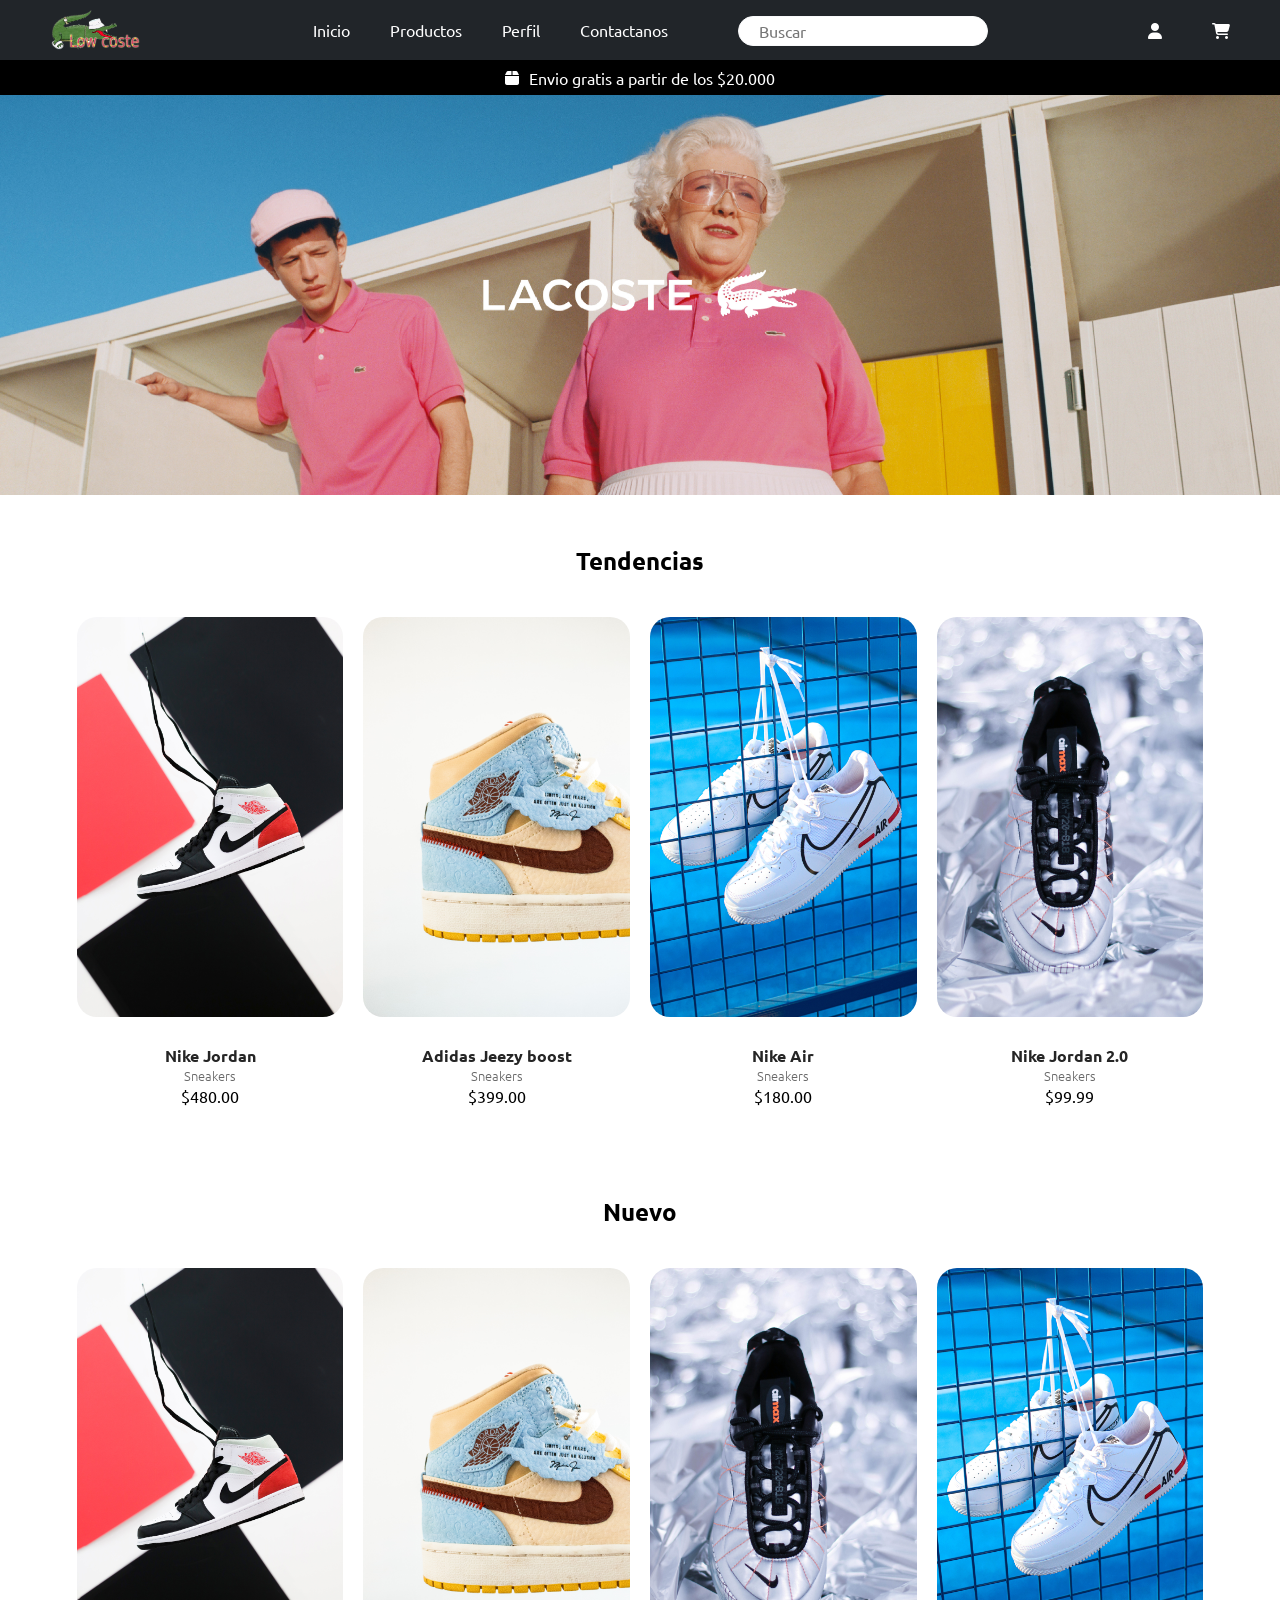
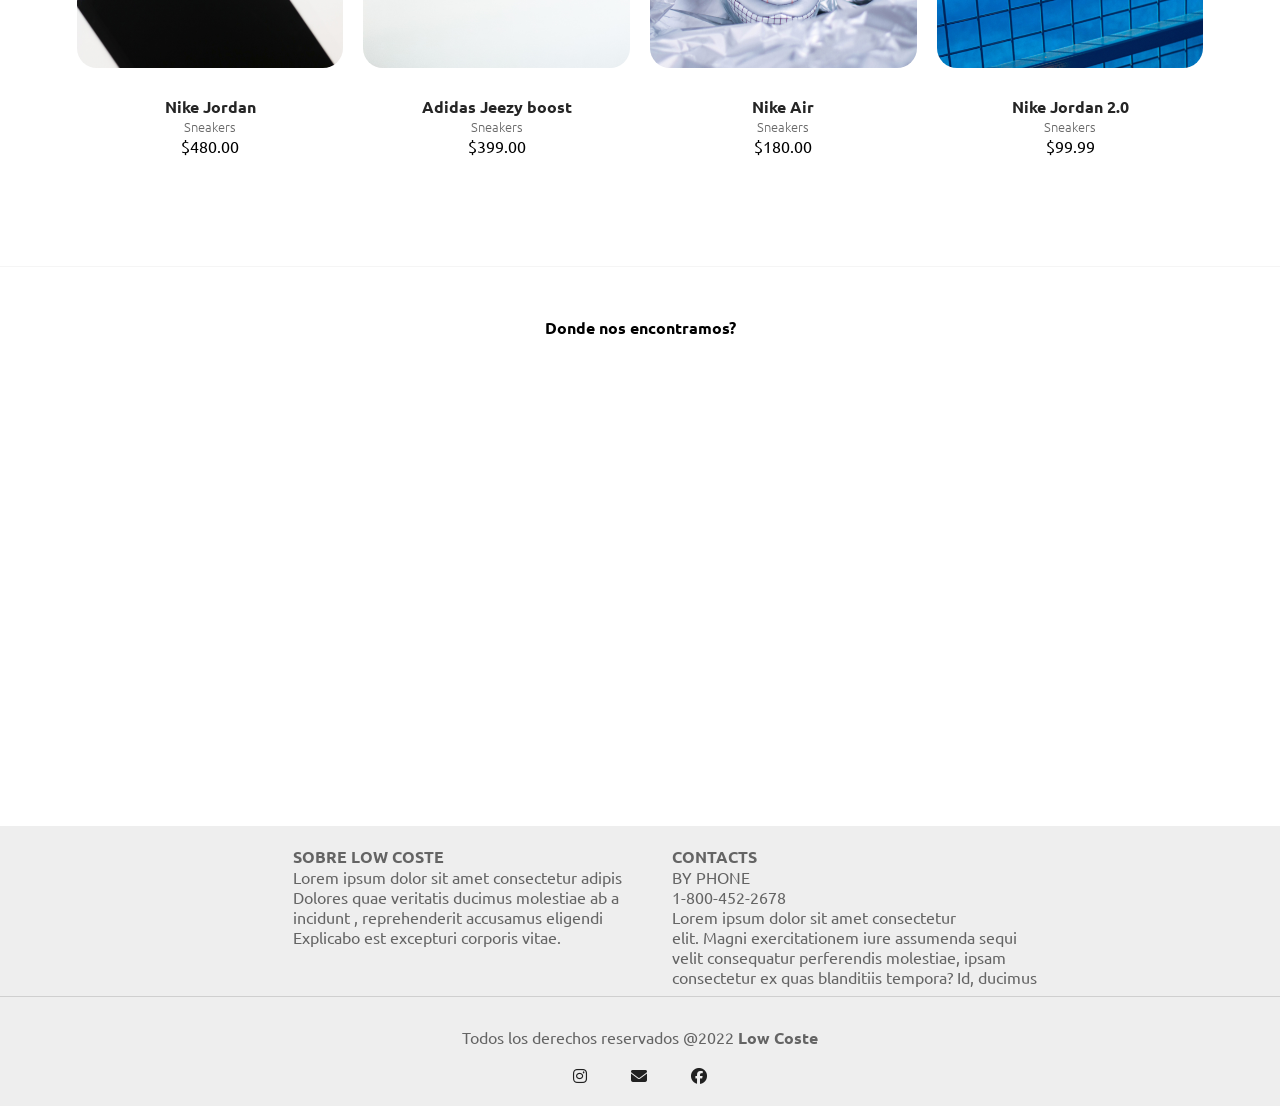
==== index.html @ 3deab5b8 "first commit" ====
<!DOCTYPE html>
<html lang="en">
<head>
    <meta charset="UTF-8">
    <meta http-equiv="X-UA-Compatible" content="IE=edge">
    <meta name="viewport" content="width=device-width, initial-scale=1.0">
	<link rel="shortcut icon" href="./assets/images/lowcosteicono.png" type="image/x-icon">
    <link rel="stylesheet" href="https://cdnjs.cloudflare.com/ajax/libs/font-awesome/6.2.1/css/all.min.css">
    <link rel="preconnect" href="https://fonts.googleapis.com"><link rel="preconnect" href="https://fonts.gstatic.com" crossorigin>
    <link href="https://fonts.googleapis.com/css2?family=Ubuntu:wght@300;400;700&display=swap" rel="stylesheet">
    <link rel="stylesheet" href="./css/style.css">
    <title>Low Coste</title>
</head>
<body>
    <header>
        <nav>
            <input type="checkbox" id="check">
            <label for="check" class="checkbtn">
                <i class="fas fa-bars"></i>
            </label>
            <a href="#" class="enlace">
                <img src="./assets/images/LowCoste.png" class="logo" alt="logo">
            </a>
            <ul class="ul-nav">
                <li><a href="./index.html">Inicio</a></li>
                <li><a href="./pages/productos.html">Productos</a></li>
                <li><a href="./pages/perfil.html">Perfil</a></li>
                <li><a href="./pages/contactanos.html">Contactanos</a></li>
                <li class="carrito"><a href="./pages/carrito.html">Carrito</a></li>
                <li class="li-buscador-nav">
                    <label for="Buscar" class="buscar2">
                        <input type="text" placeholder="Buscar" required>
                    </label> 
                </li>
            </ul> 
            <ul ul-buscador>
                <li class="li-buscador">
                    <label for="Buscar" class="buscar">
                    <input type="text" placeholder="Buscar" required>
                </label> 
                </li>
            </ul>
            <div class="items">
                <a href="../pages/perfil.html"><i class="fa-solid fa-user"></i></a>
                <a href="../pages/carrito.html"><i class="fa-solid fa-cart-shopping"></i></a>
            </div>
        </nav>
    </header>
    <div class="promocion">
        <i class="fa-sharp fa-solid fa-box"></i>
        Envio gratis a partir de los $20.000
    </div>
    <div class="anuncio"></div>

	<!-- TENDENCIAS -->
    <section class="container-related-products">
		<h2>Tendencias</h2>
		<div class="card-list-products">
			<div class="card">
				<div class="card-img">
					<img src="./assets/images/j1.jpg" alt="producto-1">
				</div>
				<div class="info-card">
					<div class="text-product">
						<h3>Nike Jordan</h3>
						<p class="category">
							Sneakers
						</p>
					</div>
					<div class="price">$480.00</div>
				</div>
			</div>
			<div class="card">
				<div class="card-img">
					<img src="./assets/images/j3.jpg" alt="producto-2">
				</div>
				<div class="info-card">
					<div class="text-product">
						<h3>Adidas Jeezy boost</h3>
						<p class="category">
							Sneakers
						</p>
					</div>
					<div class="price">$399.00</div>
				</div>
			</div>
			<div class="card">
				<div class="card-img">
					<img src="./assets/images/aaa.jpg" alt="producto-3">
				</div>
				<div class="info-card">
					<div class="text-product">
						<h3>Nike Air</h3>
						<p class="category">
							Sneakers
						</p>
					</div>
					<div class="price">$180.00</div>
				</div>
			</div>
			<div class="card">
				<div class="card-img">
					<img src="./assets/images/a.jpg" alt="producto-4">
				</div>
				<div class="info-card">
					<div class="text-product">
						<h3>Nike Jordan 2.0</h3>
						<p class="category">
							Sneakers
						</p>
					</div>
					<div class="price">$99.99</div>
				</div>
			</div>
		</div>
	</section>
		</div>
	<section class="container-related-products">
		<h2>Nuevo</h2>
		<div class="card-list-products">
			<div class="card">
				<div class="card-img">
					<img src="./assets/images/j1.jpg" alt="producto-1">
				</div>
				<div class="info-card">
					<div class="text-product">
						<h3>Nike Jordan</h3>
						<p class="category">
							Sneakers
						</p>
					</div>
					<div class="price">$480.00</div>
				</div>
			</div>
			<div class="card">
				<div class="card-img">
					<img src="./assets/images/j3.jpg" alt="producto-2">
				</div>
				<div class="info-card">
					<div class="text-product">
						<h3>Adidas Jeezy boost</h3>
						<p class="category">
							Sneakers
						</p>
					</div>
					<div class="price">$399.00</div>
				</div>
			</div>
			<div class="card">
				<div class="card-img">
					<img src="./assets/images/a.jpg" alt="producto-3">
				</div>
				<div class="info-card">
					<div class="text-product">
						<h3>Nike Air</h3>
						<p class="category">
							Sneakers
						</p>
					</div>
					<div class="price">$180.00</div>
				</div>
			</div>
			<div class="card">
				<div class="card-img">
					<img src="./assets/images/aaa.jpg" alt="producto-4">
				</div>
				<div class="info-card">
					<div class="text-product">
						<h3>Nike Jordan 2.0</h3>
						<p class="category">
							Sneakers
						</p>
					</div>
					<div class="price">$99.99</div>
				</div>
			</div>
		</div>
	</section>

    <div align = "center" class="maps">
		<h4>Donde nos encontramos?</h4>
		<iframe src="https://www.google.com/maps/embed?pb=!1m18!1m12!1m3!1d449.4825758184048!2d-73.9990399514103!3d40.723601252837916!2m3!1f0!2f0!3f0!3m2!
		1i1024!2i768!4f13.1!3m3!1m2!1s0x89c2598ec4fef01d%3A0xa60306e0ee97de5b!2sLacoste!5e0!3m2!1ses!2sar!4v1669744217384!5m2!1ses!2sar" 
		width="600" height="450" style="border:0;" allowfullscreen="" loading="lazy" referrerpolicy="no-referrer-when-downgrade" class="mapa"></iframe>
	</div>
   
    <footer>   
        <div class="container-footer"></div>
        <div class="about">
            <p>
                <b>SOBRE LOW COSTE</b><br>
                Lorem ipsum dolor sit amet consectetur adipis <br>
                Dolores quae veritatis ducimus molestiae ab a <br>
                incidunt , reprehenderit accusamus eligendi   <br> 
                Explicabo est excepturi corporis vitae. 
            </p>
        </div>

        <div class="contact">
            <b>CONTACTS</b>
            <p>
                BY PHONE <br>
                1-800-452-2678 <br>
                Lorem ipsum dolor sit amet consectetur              <br>
                elit. Magni exercitationem iure assumenda sequi     <br>
                velit consequatur perferendis molestiae, ipsam      <br>
                consectetur ex quas blanditiis tempora? Id, ducimus <br>                  
            </p>
        </div>
        </div>
    </footer>
    <div class="footer-icons">
        <p>Todos los derechos reservados @2022 <b>Low Coste</b></p>
        <a href="https://www.instagram.com/lacoste/" target="_blank"><i class="fa-brands fa-instagram"></i></a>
        <a href="https://www.google.com/intl/es-419/gmail/about/" target="_blank"><i class="fa-solid fa-envelope"></i></a>
        <a href="https://es-la.facebook.com/" target="_blank"><i class="fa-brands fa-facebook"></i></a>
    </div> 
    
</body>
</html>
---- css/style.css ----
*{
    margin: 0;
    padding: 0;
    text-decoration: none;
    list-style: none;
    box-sizing: border-box;
    font-family: 'Ubuntu', sans-serif;;
}

/*HEADER*/

nav{
    background-color: #212529;
    height: 60px;
    width: 100%;
}

.enlace{
    position: absolute;
    padding: 10px 50px;
}

.logo{
    height: 40px;
}

nav .ul-nav{
    display: flex;
    justify-content: center;
    line-height: 60px;
}

nav ul li a{
    color: #fff;
    padding: 0px 60px;
}

.checkbtn{
    font-size: 30px;
    color: #fff;
    float: right;
    line-height: 80px;
    cursor: pointer;
    display: none;
}

.carrito{
    display: none;
}

.li-buscador{
    background-color: #212529;
    display: flex;
    justify-content: center;
}

.buscar{
    display: none;
    position: relative;
    justify-content: center;

}
.buscar input{
	width: 250px;
	height: 30px;
	padding: 0 20px;
	font-size: 1rem;
	outline: none;
	border: 1px solid #f8f9fa;	
	border-radius: 30px;
}

.buscar2{
    display: flex;
    justify-content: center;
    padding: 6px 0 0 50px;
	line-height: 25px 
}
.buscar2 input{
    margin-top: 10px;
	width: 250px;
	height: 30px;
	padding: 0 20px;
	font-size: 1rem;
	outline: none;
	border: 1px solid #f8f9fa;	
	border-radius: 30px;
}

.items{
    display: flex;
    position: absolute;
	padding-right: 50px;
    top: 20px;
    right: 0;
}

.items a{
    padding-left: 50px;
    color: #fff;
}

#check{
    display: none;
}

/*HEADER*/

/*ANUNCIOS*/

.promocion{
    height: 35px;
    width: 100%;
    background-color: #000;
    color: #fff;
    display: flex;
    justify-content: center;
    align-items: center;
}

.promocion i{
    padding-right: 10px;
}

.anuncio{
    background-image: url(../assets/images/lacoste1.jpg);
    height: calc(50vh - 50px);
    background-size: cover;
    background-position: center center;

}

/*ANUNCIOS*/

/*TENDENCIAS-NUEVO*/

.container-related-products h2{
	text-align: center;
	margin-bottom: 30px;
	padding-top: 50px;
 }

 .card-list-products{
	display: flex;
    flex-wrap: wrap;
    justify-content: center;
 }

 .card-img{
	margin-bottom: 15px;
	padding: 10px;
 }

 .card-img img{
	height: 400px;
    /* width: 250px; */
	object-fit: cover;
	border-radius: 20px;
 }

 .card-img img:hover{
	transform: scale(1.1);
	transition: 0.2s;
 }

 .text-product{
	color: #252525;
	font-weight: 300;
	line-height: 1.4;
    text-align: center;
 }

 .price{
    text-align: center;
    margin-bottom: 40px;
 }
 
 .text-product h3{
	font-size: 1rem;

 }

 .text-product p{
	color: #666;
	font-size: 13px;
 }
/*TENDENCIAS-NUEVO*/

/*MAPS*/

.maps{
	margin-bottom: 20px;
}

.maps h4{
    border-top: 1px solid whitesmoke;
    padding-top: 50px;
	margin-top: 70px;
	padding-bottom: 15px;
	text-align: center;
}
/*MAPS*/

/*FOOTER*/

footer{
    background-color: #eee;
    height: 170px;
    display: flex;
    justify-content: center;
    padding: 20px 0 10px 50px;
    color: rgb(100, 100, 100);
}
.about{
    padding-right: 50px;
}

.footer-icons{
    height: 110px;
    text-align: center;
    background-color: #eee;
    color: rgb(100, 100, 100);
    border-top: 1px solid rgb(207, 207, 207);
    padding-top: 30px;
    
}

.footer-icons i {
	padding: 20px;
}

.footer-icons a{
	text-decoration: none;
	color: #212121;
}
/*FOOTER*/

/*PRODUCTOS-PAGINA-2*/

.backvideo{
    width: 100%;
    height: calc(50vh - 50px);
    object-fit: cover;
}

/*PRODUCTOS-PAGINA-2*/

/*PERFIL-PAGINA-3*/

.container-perfil{
	display: grid;
	height: 100vh;
	width: 100%;
    margin-bottom: 80px;
	justify-items: center;
	padding: 20px 14% 20px 14%;
	grid-template-columns: 1fr 1fr;
	grid-template-rows: 1fr;
	grid-template-areas: 
	"login register";
}

.container-login, .container-register{
	width: 550px;
	height: 400px;
	background-color: #fff;
	padding: 10px;
	border-radius: 3px;
	box-shadow: 0px 1px 10px 2px rgba(0,0,0,0.33);
}

.container-login{
	grid-area: login;
}

.container-register{
	grid-area: register;
}

.account-header{
	color: #00415d;
	margin: 5px 5px 10px 5px;
	padding-bottom: 10px;
	border-bottom: 1px solid #eee;
	text-align: center;
	height: 35px;
}

.account-header h3{
	text-decoration: none;
	color: #666;
	font-weight: bold;
	font-size: 1rem;
}

.login{
	width: 100%;
	height: 60px;
	padding: 10px 10px;
	border-bottom: 1px solid #eee;
	text-align: center;
}

.login a{
	text-decoration: none;
	color: #fff;
	border: 1px solid rgba(0,0,0,0.05);
	padding: 12px;
	border-radius: 2px;
	font-size: 12px;
	text-transform: uppercase;
	margin: 0 10px;
	text-align: center;
}

.login a i{
	width: 20px;
	top: 2px;
}

.login a:first-child{
	background-color: #49639F;
  }
.login a:last-child{
	background-color: #DF4A32;
  }

.account-register, .account-login{
	width: 100%;
	margin-top: 10px;
	text-align: center;

}

.form-group{
	width: 100%;
	margin-bottom: 10px;
}

.form-group input[type="email"],
.form-group input[type="password"]{
  width: 50%;
  height:45px;
  outline: none;
  border: 1px solid #ddd;
  padding: 0 10px;
  border-radius: 2px;
  color: #333;
  font-size:0.8rem;
}

.form-group input:focus{
	border-color: #358efb;
}

.form-group button{
	width: 50%;
	background-color: #1CB94E;
	border: none;
	outline: none;
	color: #fff;
	font-size: 14px;
	font-weight: normal;
	padding: 14px 0;
	border-radius: 2px;
	text-transform: uppercase;
	cursor: pointer;
}

.forgot-password{
	width: 50%;
	text-decoration: underline;
	color: #888;
	font-size: 0.8rem;
}
/*PERFIL-PAGINA-3*/

/*CONTÁCTANOS PAGINA 4*/

.container-contactanos{
	margin: 20px auto;
	height: 500px;
	width: 400px;
	background-color: #fff;
	border-radius: 3px;
	box-shadow: 0px 2px 3px 0px rgba(0,0,0,0.33);
}

.contactanos-header{
	text-align: center;
	color: #363636;
	padding: 10px;
	border-bottom: 1px solid #eee;
	text-align: center;
	font-weight: bold;
	height: 45px;

}

.contactanos-form div{
	width: 100%;
	padding: 10px;
	text-align: center;	
}

.contactanos-form input{
	width: 70%;
	height: 30px;
	outline: none;
	border: 1px solid #ddd;
	padding: 0 10px;
	border-radius: 2px;
	color: #333;
	font-size: 0.8rem;
}

.contactanos-form input:focus{
	border-color: #358efb;
}

.contactanos-form button{
	background-color: #1CB94E;
	width: 60%;
	height: 50px;
	border-radius: 3px;
	border: none;
	color: #fff;
	letter-spacing: 2px;
	font-size: 14px;
	text-transform: uppercase;	
	cursor: pointer;
}

.contactanos-form #mensaje{
	width: 90%;
	height: 180px;
	font-size: 16px;
	padding: 10px;
	outline: none;
	border: 1px solid #333;
	border-radius: 3px;
	resize: none;
}

.contactanos-form #mensaje:focus{
	border-color: #358efb;
}

/*CONTÁCTANOS PAGINA 4*/

/*PERFIL-PAGINA-3*/

@media (max-width:1550px) {
    .container-perfil{
	height: 80vh;
	grid-template-columns: 1fr;
	grid-template-rows: 1fr 1fr;
	grid-template-areas: 
	"login"
    "register";
}
}

.container-login{
	margin-bottom: 10px;
}

@media (max-width:750px) {
   .container-perfil{
     padding: 20px 0px 0px 0px;
   }

   .container-login, .container-register{
	width: 500px;
	height: 400px;
    }

.login{
    display: flex;
    flex-direction: column;
    justify-content: center;
    align-content: center;
    margin: auto;
	width: 300px;
	height: 100px;
	padding: 10px 20px;
    }

.login a i{
    top: 1px;
    }   

.login a{
    margin: 2px;
    }

}

@media (max-width:540px) {
    .container-login, .container-register{
        width: 400px;
        }
}

@media (max-width:425px) {
    .container-login, .container-register{
        width: 300px;
        }
}

/*PERFIL-PAGINA-3*/


/*MAPS*/
@media (max-width: 630px) {
    iframe{
        height: 400px;
        width: 350px;
    }
}

@media (max-width:450px) {
    iframe{
        height:300px;
        width: 300px;
    }
}
@media (max-width:370px) {
    iframe{
        height:250px;
        width: 250px;
    }
    h4{
        font-size: 13px;
    }
}
/*MAPS*/

/*FOOTER*/

@media (max-width:835px) {
    footer p{
        font-size: 13px;
    }
    .footer-icons{
        font-size: 13px;
    }
}

@media (max-width:670px) {
    footer {
        margin-top: 20px;
        height: 300px;
        padding: 50px 0px 300px 50px;
    }
}

/*FOOTER*/


/*HEADER*/

@media (max-width: 1350px) {
    nav ul li a{
        padding: 0px 20px;
    }
}

@media (max-width: 1000px) {
    .buscar2{
        display: none;
    }

    .buscar{
        display: flex;
    }

    nav{
        height: 100px;
    }
}

@media (max-width: 750px) {
    .checkbtn{
        display: flex;
        padding: 25px 25px 5px 5px;
    }

    nav{
        height: 80px;
    }

    .items{
        margin: 10px 50px 0px 0px;
    }


    .li-buscador{
        padding: 25px 0 0 100px;
        
    }

    .enlace{
        padding: 15px 50px;
    }

    .ul-nav{
        position: fixed;
        flex-direction: column;
        width: 100%;
        height: 400px;
        background-color: #343A40;
        top: 80px;
        left: -100%;
        text-align: center;
        align-items: center;
        transition: all 0.5s;
    }

    nav ul li a{
        font-size: 20px;
    }


    #check:checked ~ ul{
        left: 0;
    }
    
}

@media (max-width: 720px) {
    .fa-user{
        display: none;
    }
}

@media (max-width: 600px) {
    .fa-cart-shopping{
        display: none;
    }
    .carrito{
        display: flex;
    }
}

@media (max-width: 505px) {
    /* .buscar input{
        width: 100px;
    } */
    .buscar input{
        display: none;
    }
    .buscar2{
        display: flex;
        padding-right: 50px ;
    }
    
}

/*HEADER*/

/*TENDENCIAS-NUEVO*/

@media (max-width: 1250px) {
    
    .card-img img{
        height: 300px;
    }
}


@media (max-width: 1000px) {
    .card-img img{
        height: 250px;
    }
     
     .text-product h3{
        font-size: 14px;
    
     }
    
     .text-product p{
        color: #666;
        font-size: 13px;
     }

     .price{
        font-size: 13px;
     }
}

@media (max-width: 850px) {
    .card-img img{
        height: 200px;
    }
}

@media (max-width: 622px) {
    .card-list-products {
        margin: 0 80px 0 80px;
    }
}

@media (max-width: 500px) {
    .card-list-products {
        margin: 0 20px 0 20px;
    }
}

/*TENDENCIAS-NUEVO*/
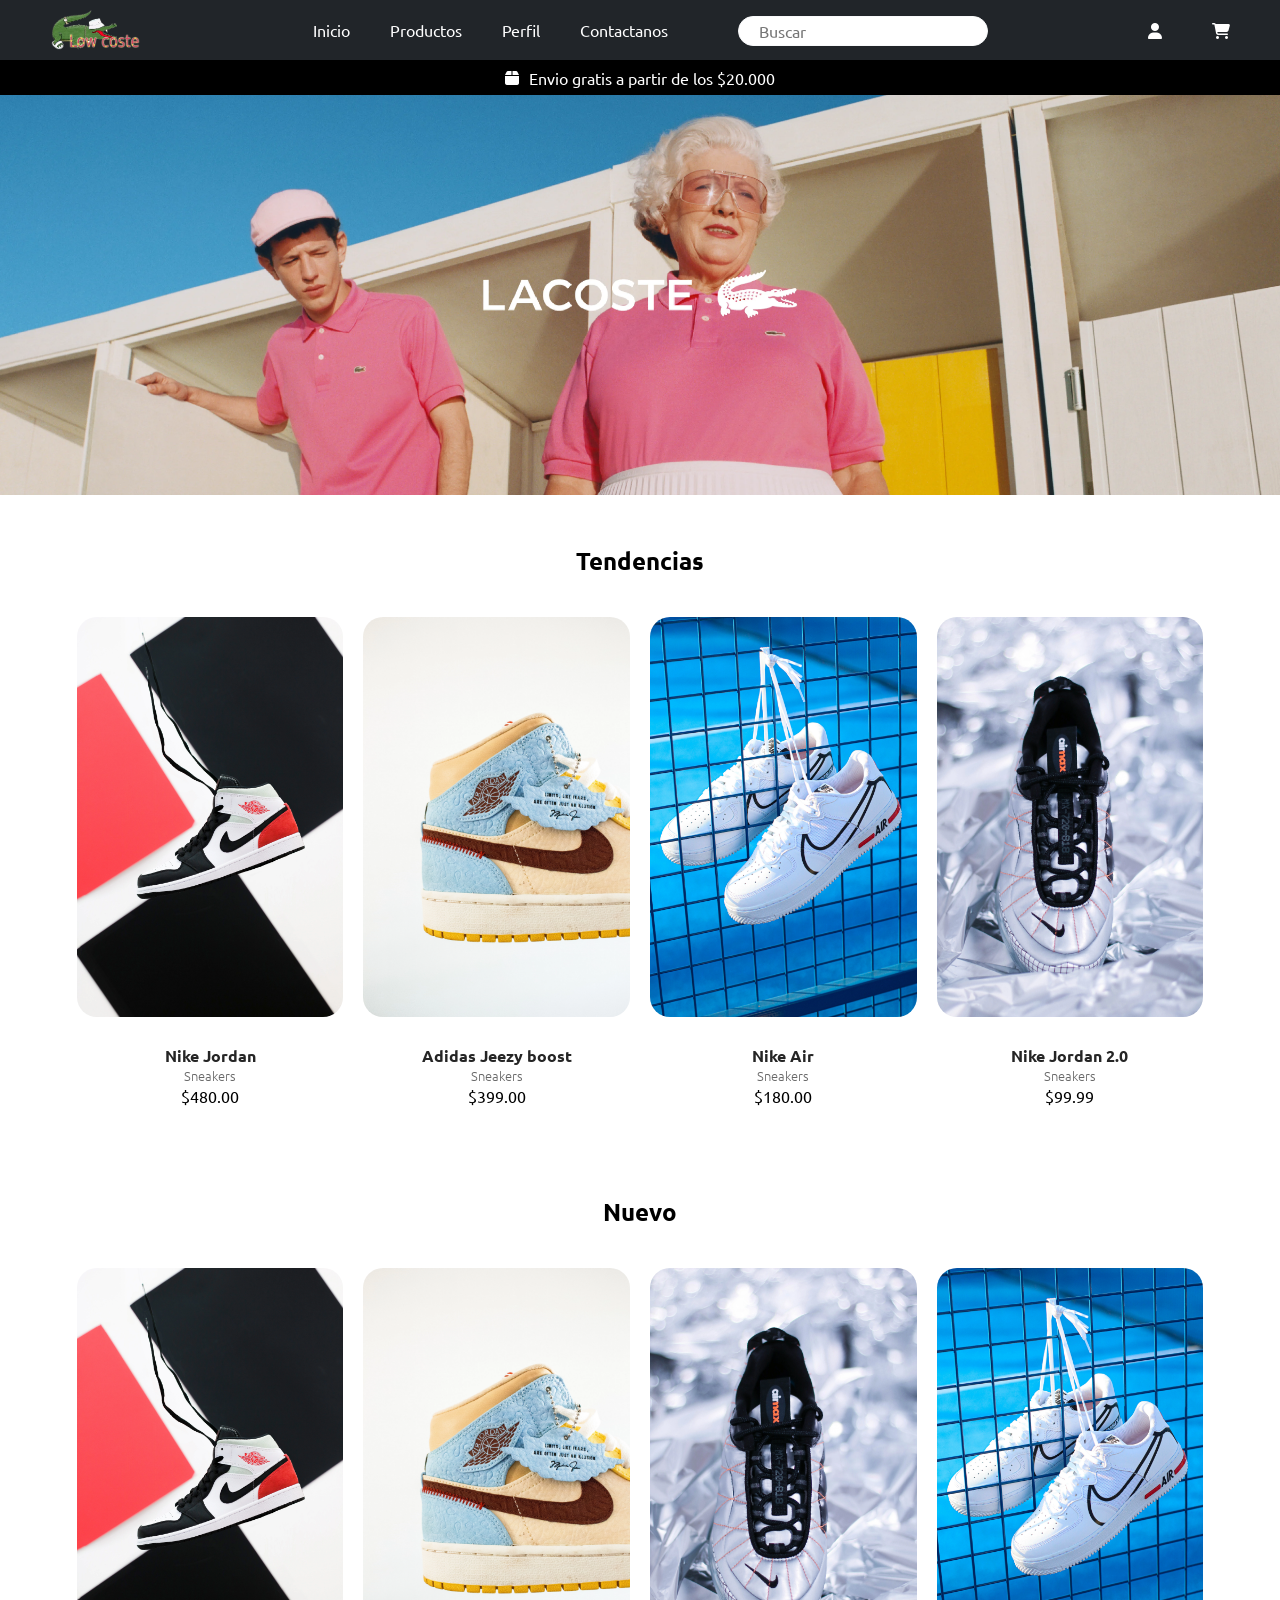
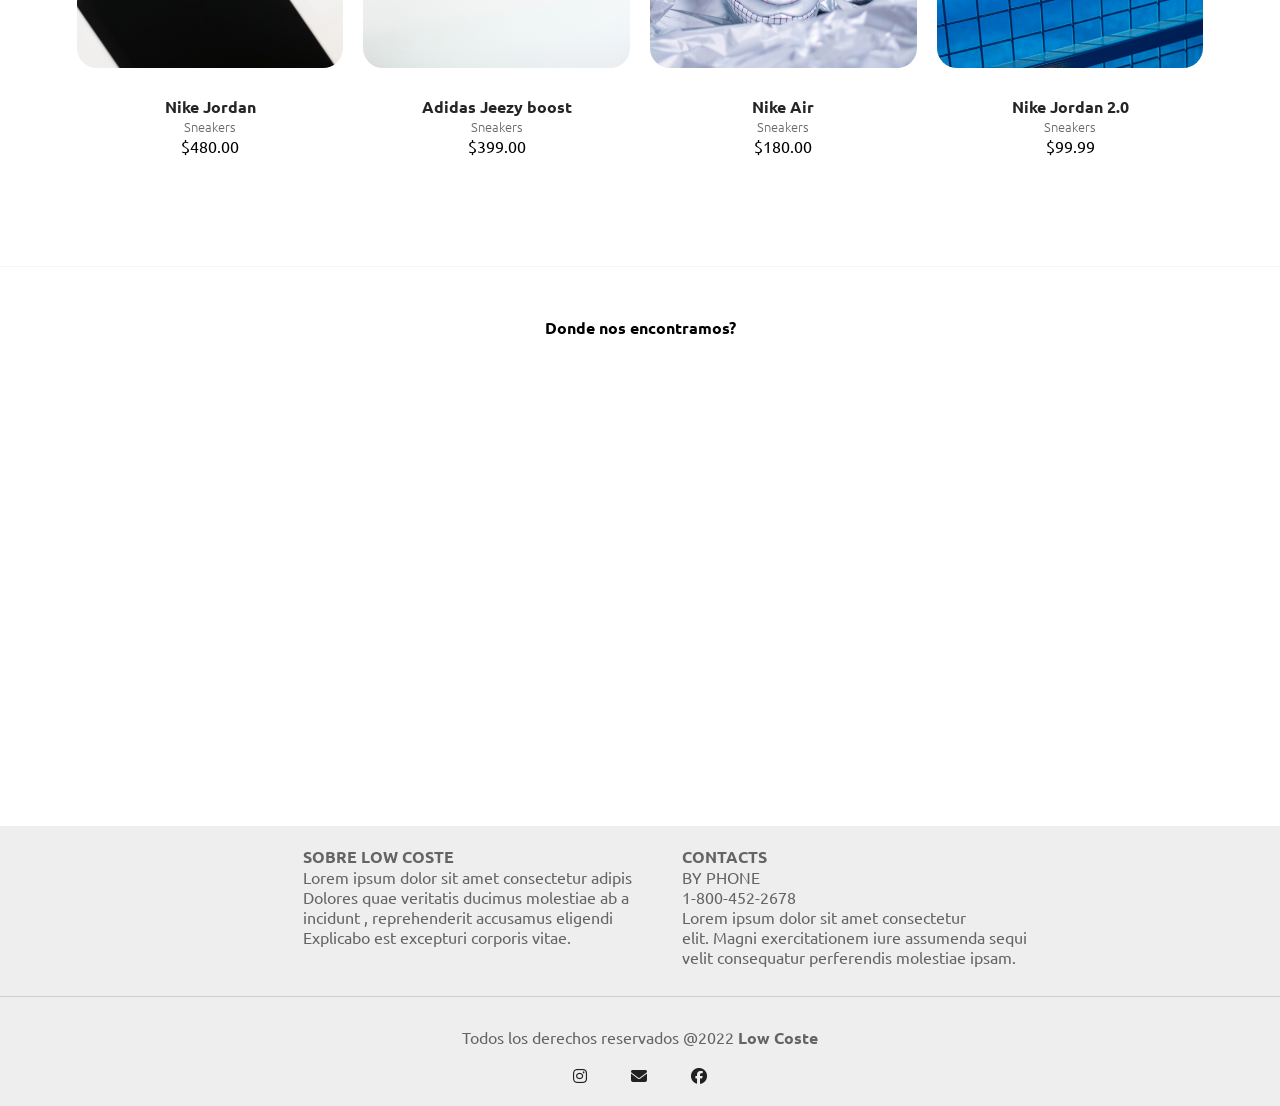
==== commit 837a4dc3: "commit sass" ====
--- a/index.html
+++ b/index.html
@@ -4,22 +4,24 @@
     <meta charset="UTF-8">
     <meta http-equiv="X-UA-Compatible" content="IE=edge">
     <meta name="viewport" content="width=device-width, initial-scale=1.0">
-	<link rel="shortcut icon" href="./assets/images/lowcosteicono.png" type="image/x-icon">
+	<link rel="shortcut icon" href="./assets/images/lowcosteicono.webp" type="image/x-icon">
     <link rel="stylesheet" href="https://cdnjs.cloudflare.com/ajax/libs/font-awesome/6.2.1/css/all.min.css">
     <link rel="preconnect" href="https://fonts.googleapis.com"><link rel="preconnect" href="https://fonts.gstatic.com" crossorigin>
     <link href="https://fonts.googleapis.com/css2?family=Ubuntu:wght@300;400;700&display=swap" rel="stylesheet">
-    <link rel="stylesheet" href="./css/style.css">
+	<meta name="description" content="Comprá indumentaria y calzado al mejor precio en Low Coste Argentina">
+	<meta name="keywords"  content="comprar, indumentaria, calzado, tienda"> 
+	<link rel="stylesheet" href="./css/style.css">
     <title>Low Coste</title>
 </head>
 <body>
     <header>
         <nav>
-            <input type="checkbox" id="check">
-            <label for="check" class="checkbtn">
+            <input type="checkbox" id="check">									
+            <label for="check" class="checkbtn">	
                 <i class="fas fa-bars"></i>
             </label>
             <a href="#" class="enlace">
-                <img src="./assets/images/LowCoste.png" class="logo" alt="logo">
+                <img src="./assets/images/LowCoste.webp" class="logo" alt="logo">
             </a>
             <ul class="ul-nav">
                 <li><a href="./index.html">Inicio</a></li>
@@ -46,10 +48,12 @@
             </div>
         </nav>
     </header>
-    <div class="promocion">
+
+	<div class="promocion">
         <i class="fa-sharp fa-solid fa-box"></i>
         Envio gratis a partir de los $20.000
     </div>
+    
     <div class="anuncio"></div>
 
 	<!-- TENDENCIAS -->
@@ -58,7 +62,7 @@
 		<div class="card-list-products">
 			<div class="card">
 				<div class="card-img">
-					<img src="./assets/images/j1.jpg" alt="producto-1">
+					<img src="./assets/images/j1.webp" alt="producto-1">
 				</div>
 				<div class="info-card">
 					<div class="text-product">
@@ -72,7 +76,7 @@
 			</div>
 			<div class="card">
 				<div class="card-img">
-					<img src="./assets/images/j3.jpg" alt="producto-2">
+					<img src="./assets/images/j3.webp" alt="producto-2">
 				</div>
 				<div class="info-card">
 					<div class="text-product">
@@ -86,7 +90,7 @@
 			</div>
 			<div class="card">
 				<div class="card-img">
-					<img src="./assets/images/aaa.jpg" alt="producto-3">
+					<img src="./assets/images/aaa.webp" alt="producto-3">
 				</div>
 				<div class="info-card">
 					<div class="text-product">
@@ -100,7 +104,7 @@
 			</div>
 			<div class="card">
 				<div class="card-img">
-					<img src="./assets/images/a.jpg" alt="producto-4">
+					<img src="./assets/images/a.webp" alt="producto-4">
 				</div>
 				<div class="info-card">
 					<div class="text-product">
@@ -120,7 +124,7 @@
 		<div class="card-list-products">
 			<div class="card">
 				<div class="card-img">
-					<img src="./assets/images/j1.jpg" alt="producto-1">
+					<img src="./assets/images/j1.webp" alt="producto-1">
 				</div>
 				<div class="info-card">
 					<div class="text-product">
@@ -134,7 +138,7 @@
 			</div>
 			<div class="card">
 				<div class="card-img">
-					<img src="./assets/images/j3.jpg" alt="producto-2">
+					<img src="./assets/images/j3.webp" alt="producto-2">
 				</div>
 				<div class="info-card">
 					<div class="text-product">
@@ -148,7 +152,7 @@
 			</div>
 			<div class="card">
 				<div class="card-img">
-					<img src="./assets/images/a.jpg" alt="producto-3">
+					<img src="./assets/images/a.webp" alt="producto-3">
 				</div>
 				<div class="info-card">
 					<div class="text-product">
@@ -162,7 +166,7 @@
 			</div>
 			<div class="card">
 				<div class="card-img">
-					<img src="./assets/images/aaa.jpg" alt="producto-4">
+					<img src="./assets/images/aaa.webp" alt="producto-4">
 				</div>
 				<div class="info-card">
 					<div class="text-product">
@@ -203,8 +207,7 @@
                 1-800-452-2678 <br>
                 Lorem ipsum dolor sit amet consectetur              <br>
                 elit. Magni exercitationem iure assumenda sequi     <br>
-                velit consequatur perferendis molestiae, ipsam      <br>
-                consectetur ex quas blanditiis tempora? Id, ducimus <br>                  
+                velit consequatur perferendis molestiae ipsam.     <br>                  
             </p>
         </div>
         </div>
@@ -215,6 +218,6 @@
         <a href="https://www.google.com/intl/es-419/gmail/about/" target="_blank"><i class="fa-solid fa-envelope"></i></a>
         <a href="https://es-la.facebook.com/" target="_blank"><i class="fa-brands fa-facebook"></i></a>
     </div> 
-    
+	
 </body>
 </html>
--- a/css/style.css
+++ b/css/style.css
@@ -1,710 +1,487 @@
-*{
-    margin: 0;
-    padding: 0;
-    text-decoration: none;
-    list-style: none;
-    box-sizing: border-box;
-    font-family: 'Ubuntu', sans-serif;;
-}
+* {
+  margin: 0;
+  padding: 0;
+  text-decoration: none;
+  list-style: none;
+  box-sizing: border-box;
+  font-family: 'Ubuntu', sans-serif; }
+
+nav {
+  background-color: #212529;
+  height: 60px;
+  width: 100%; }
+
+.enlace {
+  position: absolute;
+  padding: 10px 50px; }
+
+.logo {
+  height: 40px; }
+
+nav .ul-nav {
+  display: flex;
+  justify-content: center;
+  line-height: 60px; }
+
+nav ul li a {
+  color: #fff;
+  padding: 0px 60px; }
+
+.checkbtn {
+  font-size: 30px;
+  color: #fff;
+  float: right;
+  line-height: 80px;
+  cursor: pointer;
+  display: none; }
+
+.carrito {
+  display: none; }
+
+.li-buscador {
+  background-color: #212529;
+  display: flex;
+  justify-content: center; }
+
+.buscar {
+  display: none;
+  position: relative;
+  justify-content: center; }
+
+.buscar input {
+  width: 250px;
+  height: 30px;
+  padding: 0 20px;
+  font-size: 1rem;
+  outline: none;
+  border: 1px solid #f8f9fa;
+  border-radius: 30px; }
+
+.buscar2 {
+  display: flex;
+  justify-content: center;
+  padding: 6px 0 0 50px;
+  line-height: 25px; }
+
+.buscar2 input {
+  margin-top: 10px;
+  width: 250px;
+  height: 30px;
+  padding: 0 20px;
+  font-size: 1rem;
+  outline: none;
+  border: 1px solid #f8f9fa;
+  border-radius: 30px; }
+
+.items {
+  display: flex;
+  position: absolute;
+  padding-right: 50px;
+  top: 20px;
+  right: 0; }
+
+.items a {
+  padding-left: 50px;
+  color: #fff; }
+
+#check {
+  display: none; }
 
 /*HEADER*/
-
-nav{
-    background-color: #212529;
-    height: 60px;
+@media (max-width: 1350px) {
+  nav ul li a {
+    padding: 0px 20px; } }
+
+@media (max-width: 1000px) {
+  .buscar2 {
+    display: none; }
+  .buscar {
+    display: flex; }
+  nav {
+    height: 100px; } }
+
+@media (max-width: 750px) {
+  .checkbtn {
+    display: flex;
+    padding: 25px 25px 5px 5px; }
+  nav {
+    height: 80px; }
+  .items {
+    margin: 10px 50px 0px 0px; }
+  .li-buscador {
+    padding: 25px 0 0 100px; }
+  .enlace {
+    padding: 15px 50px; }
+  .ul-nav {
+    position: fixed;
+    flex-direction: column;
     width: 100%;
-}
-
-.enlace{
-    position: absolute;
-    padding: 10px 50px;
-}
-
-.logo{
-    height: 40px;
-}
-
-nav .ul-nav{
+    height: 400px;
+    background-color: #343A40;
+    top: 80px;
+    left: -100%;
+    text-align: center;
+    align-items: center;
+    transition: all 0.5s; }
+  nav ul li a {
+    font-size: 20px; }
+  #check:checked ~ ul {
+    left: 0; } }
+
+@media (max-width: 720px) {
+  .fa-user {
+    display: none; } }
+
+@media (max-width: 600px) {
+  .fa-cart-shopping {
+    display: none; }
+  .carrito {
+    display: flex; } }
+
+@media (max-width: 505px) {
+  /* .buscar input{
+        width: 100px;
+    } */
+  .buscar input {
+    display: none; }
+  .buscar2 {
     display: flex;
-    justify-content: center;
-    line-height: 60px;
-}
-
-nav ul li a{
-    color: #fff;
-    padding: 0px 60px;
-}
-
-.checkbtn{
-    font-size: 30px;
-    color: #fff;
-    float: right;
-    line-height: 80px;
-    cursor: pointer;
-    display: none;
-}
-
-.carrito{
-    display: none;
-}
-
-.li-buscador{
-    background-color: #212529;
-    display: flex;
-    justify-content: center;
-}
-
-.buscar{
-    display: none;
-    position: relative;
-    justify-content: center;
-
-}
-.buscar input{
-	width: 250px;
-	height: 30px;
-	padding: 0 20px;
-	font-size: 1rem;
-	outline: none;
-	border: 1px solid #f8f9fa;	
-	border-radius: 30px;
-}
-
-.buscar2{
-    display: flex;
-    justify-content: center;
-    padding: 6px 0 0 50px;
-	line-height: 25px 
-}
-.buscar2 input{
-    margin-top: 10px;
-	width: 250px;
-	height: 30px;
-	padding: 0 20px;
-	font-size: 1rem;
-	outline: none;
-	border: 1px solid #f8f9fa;	
-	border-radius: 30px;
-}
-
-.items{
-    display: flex;
-    position: absolute;
-	padding-right: 50px;
-    top: 20px;
-    right: 0;
-}
-
-.items a{
-    padding-left: 50px;
-    color: #fff;
-}
-
-#check{
-    display: none;
-}
+    padding-right: 50px; } }
 
 /*HEADER*/
-
-/*ANUNCIOS*/
-
-.promocion{
-    height: 35px;
-    width: 100%;
-    background-color: #000;
-    color: #fff;
-    display: flex;
-    justify-content: center;
-    align-items: center;
-}
-
-.promocion i{
-    padding-right: 10px;
-}
-
-.anuncio{
-    background-image: url(../assets/images/lacoste1.jpg);
-    height: calc(50vh - 50px);
-    background-size: cover;
-    background-position: center center;
-
-}
-
-/*ANUNCIOS*/
-
-/*TENDENCIAS-NUEVO*/
-
-.container-related-products h2{
-	text-align: center;
-	margin-bottom: 30px;
-	padding-top: 50px;
- }
-
- .card-list-products{
-	display: flex;
-    flex-wrap: wrap;
-    justify-content: center;
- }
-
- .card-img{
-	margin-bottom: 15px;
-	padding: 10px;
- }
-
- .card-img img{
-	height: 400px;
-    /* width: 250px; */
-	object-fit: cover;
-	border-radius: 20px;
- }
-
- .card-img img:hover{
-	transform: scale(1.1);
-	transition: 0.2s;
- }
-
- .text-product{
-	color: #252525;
-	font-weight: 300;
-	line-height: 1.4;
+.promocion {
+  height: 35px;
+  width: 100%;
+  background-color: #000;
+  color: #fff;
+  display: flex;
+  justify-content: center;
+  align-items: center; }
+  .promocion i {
+    padding-right: 10px; }
+
+.anuncio {
+  background-image: url(../assets/images/lacoste1.webp);
+  height: calc(50vh - 50px);
+  background-size: cover;
+  background-position: center center; }
+
+.backvideo {
+  width: 100%;
+  height: calc(50vh - 50px);
+  object-fit: cover; }
+
+.container-related-products h2 {
+  text-align: center;
+  margin-bottom: 30px;
+  padding-top: 50px; }
+
+.container-related-products .card-list-products {
+  display: flex;
+  flex-wrap: wrap;
+  justify-content: center; }
+  .container-related-products .card-list-products .card-img {
+    margin-bottom: 15px;
+    padding: 10px; }
+    .container-related-products .card-list-products .card-img img {
+      height: 400px;
+      /* width: 250px; */
+      object-fit: cover;
+      border-radius: 20px; }
+      .container-related-products .card-list-products .card-img img:hover {
+        transform: scale(1.1);
+        transition: 0.2s; }
+  .container-related-products .card-list-products .text-product {
+    color: #252525;
+    font-weight: 300;
+    line-height: 1.4;
+    text-align: center; }
+    .container-related-products .card-list-products .text-product h3 {
+      font-size: 1rem; }
+    .container-related-products .card-list-products .text-product p {
+      color: #666;
+      font-size: 13px; }
+  .container-related-products .card-list-products .price {
     text-align: center;
- }
-
- .price{
-    text-align: center;
-    margin-bottom: 40px;
- }
- 
- .text-product h3{
-	font-size: 1rem;
-
- }
-
- .text-product p{
-	color: #666;
-	font-size: 13px;
- }
-/*TENDENCIAS-NUEVO*/
-
-/*MAPS*/
-
-.maps{
-	margin-bottom: 20px;
-}
-
-.maps h4{
+    margin-bottom: 40px; }
+
+.maps {
+  margin-bottom: 20px; }
+  .maps h4 {
     border-top: 1px solid whitesmoke;
     padding-top: 50px;
-	margin-top: 70px;
-	padding-bottom: 15px;
-	text-align: center;
-}
+    margin-top: 70px;
+    padding-bottom: 15px;
+    text-align: center; }
+
+/*TENDENCIAS-NUEVO*/
+@media (max-width: 1250px) {
+  .card-img img {
+    height: 300px; } }
+
+@media (max-width: 1000px) {
+  .card-img img {
+    height: 250px; }
+  .text-product h3 {
+    font-size: 14px; }
+  .text-product p {
+    color: #666;
+    font-size: 13px; }
+  .price {
+    font-size: 13px; } }
+
+@media (max-width: 850px) {
+  .card-img img {
+    height: 200px; } }
+
+@media (max-width: 622px) {
+  .card-list-products {
+    margin: 0 80px 0 80px; } }
+
+@media (max-width: 500px) {
+  .card-list-products {
+    margin: 0 20px 0 20px; } }
+
+/*TENDENCIAS-NUEVO*/
 /*MAPS*/
+@media (max-width: 630px) {
+  iframe {
+    height: 400px;
+    width: 350px; } }
+
+@media (max-width: 450px) {
+  iframe {
+    height: 300px;
+    width: 300px; } }
+
+@media (max-width: 370px) {
+  iframe {
+    height: 250px;
+    width: 250px; }
+  h4 {
+    font-size: 13px; } }
+
+/*MAPS*/
+footer {
+  background-color: #eee;
+  height: 170px;
+  display: flex;
+  justify-content: center;
+  padding: 20px 0 10px 50px;
+  color: #646464; }
+  footer .about {
+    padding-right: 50px; }
+
+.footer-icons {
+  height: 110px;
+  text-align: center;
+  background-color: #eee;
+  color: #646464;
+  border-top: 1px solid #cfcfcf;
+  padding-top: 30px; }
+  .footer-icons i {
+    padding: 20px; }
+  .footer-icons a {
+    text-decoration: none;
+    color: #212121; }
 
 /*FOOTER*/
-
-footer{
-    background-color: #eee;
-    height: 170px;
-    display: flex;
-    justify-content: center;
-    padding: 20px 0 10px 50px;
-    color: rgb(100, 100, 100);
-}
-.about{
-    padding-right: 50px;
-}
-
-.footer-icons{
-    height: 110px;
+@media (max-width: 835px) {
+  footer p {
+    font-size: 13px; }
+  .footer-icons {
+    font-size: 13px; } }
+
+@media (max-width: 670px) {
+  footer {
+    margin-top: 20px;
+    height: 300px;
+    padding: 50px 0px 300px 50px; } }
+
+/*FOOTER*/
+.container-perfil {
+  display: grid;
+  height: 100vh;
+  width: 100%;
+  margin-bottom: 80px;
+  justify-items: center;
+  padding: 20px 14% 20px 14%;
+  grid-template-columns: 1fr 1fr;
+  grid-template-rows: 1fr;
+  grid-template-areas: "login register"; }
+  .container-perfil .container-login, .container-perfil .container-register {
+    width: 550px;
+    height: 400px;
+    background-color: #fff;
+    padding: 10px;
+    border-radius: 3px;
+    box-shadow: 0px 1px 10px 2px rgba(0, 0, 0, 0.33); }
+    .container-perfil .container-login .container-login, .container-perfil .container-register .container-login {
+      grid-area: login; }
+    .container-perfil .container-login .container-register, .container-perfil .container-register .container-register {
+      grid-area: register; }
+    .container-perfil .container-login .account-register, .container-perfil .container-login .account-login, .container-perfil .container-register .account-register, .container-perfil .container-register .account-login {
+      width: 100%;
+      margin-top: 10px;
+      text-align: center; }
+  .container-perfil .account-header {
+    color: #00415d;
+    margin: 5px 5px 10px 5px;
+    padding-bottom: 10px;
+    border-bottom: 1px solid #eee;
     text-align: center;
-    background-color: #eee;
-    color: rgb(100, 100, 100);
-    border-top: 1px solid rgb(207, 207, 207);
-    padding-top: 30px;
-    
-}
-
-.footer-icons i {
-	padding: 20px;
-}
-
-.footer-icons a{
-	text-decoration: none;
-	color: #212121;
-}
-/*FOOTER*/
-
-/*PRODUCTOS-PAGINA-2*/
-
-.backvideo{
+    height: 35px; }
+    .container-perfil .account-header h3 {
+      text-decoration: none;
+      color: #666;
+      font-weight: bold;
+      font-size: 1rem; }
+  .container-perfil .login {
     width: 100%;
-    height: calc(50vh - 50px);
-    object-fit: cover;
-}
-
-/*PRODUCTOS-PAGINA-2*/
+    height: 60px;
+    padding: 10px 10px;
+    border-bottom: 1px solid #eee;
+    text-align: center; }
+    .container-perfil .login a {
+      text-decoration: none;
+      color: #fff;
+      border: 1px solid rgba(0, 0, 0, 0.05);
+      padding: 12px;
+      border-radius: 2px;
+      font-size: 12px;
+      text-transform: uppercase;
+      margin: 0 10px;
+      text-align: center; }
+      .container-perfil .login a:first-child {
+        background-color: #49639F; }
+      .container-perfil .login a:last-child {
+        background-color: #DF4A32; }
+      .container-perfil .login a i {
+        width: 20px;
+        top: 2px; }
+  .container-perfil .form-group {
+    width: 100%;
+    margin-bottom: 10px; }
+    .container-perfil .form-group input[type="email"],
+    .container-perfil .form-group input[type="password"] {
+      width: 50%;
+      height: 45px;
+      outline: none;
+      border: 1px solid #ddd;
+      padding: 0 10px;
+      border-radius: 2px;
+      color: #333;
+      font-size: 0.8rem; }
+    .container-perfil .form-group input:focus {
+      border-color: #358efb; }
+    .container-perfil .form-group button {
+      width: 50%;
+      background-color: #1CB94E;
+      border: none;
+      outline: none;
+      color: #fff;
+      font-size: 14px;
+      font-weight: normal;
+      padding: 14px 0;
+      border-radius: 2px;
+      text-transform: uppercase;
+      cursor: pointer; }
+  .container-perfil .forgot-password {
+    width: 50%;
+    text-decoration: underline;
+    color: #888;
+    font-size: 0.8rem; }
 
 /*PERFIL-PAGINA-3*/
-
-.container-perfil{
-	display: grid;
-	height: 100vh;
-	width: 100%;
-    margin-bottom: 80px;
-	justify-items: center;
-	padding: 20px 14% 20px 14%;
-	grid-template-columns: 1fr 1fr;
-	grid-template-rows: 1fr;
-	grid-template-areas: 
-	"login register";
-}
-
-.container-login, .container-register{
-	width: 550px;
-	height: 400px;
-	background-color: #fff;
-	padding: 10px;
-	border-radius: 3px;
-	box-shadow: 0px 1px 10px 2px rgba(0,0,0,0.33);
-}
-
-.container-login{
-	grid-area: login;
-}
-
-.container-register{
-	grid-area: register;
-}
-
-.account-header{
-	color: #00415d;
-	margin: 5px 5px 10px 5px;
-	padding-bottom: 10px;
-	border-bottom: 1px solid #eee;
-	text-align: center;
-	height: 35px;
-}
-
-.account-header h3{
-	text-decoration: none;
-	color: #666;
-	font-weight: bold;
-	font-size: 1rem;
-}
-
-.login{
-	width: 100%;
-	height: 60px;
-	padding: 10px 10px;
-	border-bottom: 1px solid #eee;
-	text-align: center;
-}
-
-.login a{
-	text-decoration: none;
-	color: #fff;
-	border: 1px solid rgba(0,0,0,0.05);
-	padding: 12px;
-	border-radius: 2px;
-	font-size: 12px;
-	text-transform: uppercase;
-	margin: 0 10px;
-	text-align: center;
-}
-
-.login a i{
-	width: 20px;
-	top: 2px;
-}
-
-.login a:first-child{
-	background-color: #49639F;
-  }
-.login a:last-child{
-	background-color: #DF4A32;
-  }
-
-.account-register, .account-login{
-	width: 100%;
-	margin-top: 10px;
-	text-align: center;
-
-}
-
-.form-group{
-	width: 100%;
-	margin-bottom: 10px;
-}
-
-.form-group input[type="email"],
-.form-group input[type="password"]{
-  width: 50%;
-  height:45px;
-  outline: none;
-  border: 1px solid #ddd;
-  padding: 0 10px;
-  border-radius: 2px;
-  color: #333;
-  font-size:0.8rem;
-}
-
-.form-group input:focus{
-	border-color: #358efb;
-}
-
-.form-group button{
-	width: 50%;
-	background-color: #1CB94E;
-	border: none;
-	outline: none;
-	color: #fff;
-	font-size: 14px;
-	font-weight: normal;
-	padding: 14px 0;
-	border-radius: 2px;
-	text-transform: uppercase;
-	cursor: pointer;
-}
-
-.forgot-password{
-	width: 50%;
-	text-decoration: underline;
-	color: #888;
-	font-size: 0.8rem;
-}
-/*PERFIL-PAGINA-3*/
-
-/*CONTÁCTANOS PAGINA 4*/
-
-.container-contactanos{
-	margin: 20px auto;
-	height: 500px;
-	width: 400px;
-	background-color: #fff;
-	border-radius: 3px;
-	box-shadow: 0px 2px 3px 0px rgba(0,0,0,0.33);
-}
-
-.contactanos-header{
-	text-align: center;
-	color: #363636;
-	padding: 10px;
-	border-bottom: 1px solid #eee;
-	text-align: center;
-	font-weight: bold;
-	height: 45px;
-
-}
-
-.contactanos-form div{
-	width: 100%;
-	padding: 10px;
-	text-align: center;	
-}
-
-.contactanos-form input{
-	width: 70%;
-	height: 30px;
-	outline: none;
-	border: 1px solid #ddd;
-	padding: 0 10px;
-	border-radius: 2px;
-	color: #333;
-	font-size: 0.8rem;
-}
-
-.contactanos-form input:focus{
-	border-color: #358efb;
-}
-
-.contactanos-form button{
-	background-color: #1CB94E;
-	width: 60%;
-	height: 50px;
-	border-radius: 3px;
-	border: none;
-	color: #fff;
-	letter-spacing: 2px;
-	font-size: 14px;
-	text-transform: uppercase;	
-	cursor: pointer;
-}
-
-.contactanos-form #mensaje{
-	width: 90%;
-	height: 180px;
-	font-size: 16px;
-	padding: 10px;
-	outline: none;
-	border: 1px solid #333;
-	border-radius: 3px;
-	resize: none;
-}
-
-.contactanos-form #mensaje:focus{
-	border-color: #358efb;
-}
-
-/*CONTÁCTANOS PAGINA 4*/
-
-/*PERFIL-PAGINA-3*/
-
-@media (max-width:1550px) {
-    .container-perfil{
-	height: 80vh;
-	grid-template-columns: 1fr;
-	grid-template-rows: 1fr 1fr;
-	grid-template-areas: 
-	"login"
-    "register";
-}
-}
-
-.container-login{
-	margin-bottom: 10px;
-}
-
-@media (max-width:750px) {
-   .container-perfil{
-     padding: 20px 0px 0px 0px;
-   }
-
-   .container-login, .container-register{
-	width: 500px;
-	height: 400px;
-    }
-
-.login{
+@media (max-width: 1550px) {
+  .container-perfil {
+    height: 80vh;
+    grid-template-columns: 1fr;
+    grid-template-rows: 1fr 1fr;
+    grid-template-areas: "login"+ "register"; } }
+
+.container-login {
+  margin-bottom: 10px; }
+
+@media (max-width: 750px) {
+  .container-perfil {
+    padding: 20px 0px 0px 0px; }
+  .container-login, .container-register {
+    width: 500px;
+    height: 400px; }
+  .login {
     display: flex;
     flex-direction: column;
     justify-content: center;
     align-content: center;
     margin: auto;
-	width: 300px;
-	height: 100px;
-	padding: 10px 20px;
-    }
-
-.login a i{
-    top: 1px;
-    }   
-
-.login a{
-    margin: 2px;
-    }
-
-}
-
-@media (max-width:540px) {
-    .container-login, .container-register{
-        width: 400px;
-        }
-}
-
-@media (max-width:425px) {
-    .container-login, .container-register{
-        width: 300px;
-        }
-}
+    width: 300px;
+    height: 100px;
+    padding: 10px 20px; }
+  .login a i {
+    top: 1px; }
+  .login a {
+    margin: 2px; } }
+
+@media (max-width: 540px) {
+  .container-login, .container-register {
+    width: 400px; } }
+
+@media (max-width: 425px) {
+  .container-login, .container-register {
+    width: 300px; } }
 
 /*PERFIL-PAGINA-3*/
-
-
-/*MAPS*/
-@media (max-width: 630px) {
-    iframe{
-        height: 400px;
-        width: 350px;
-    }
-}
-
-@media (max-width:450px) {
-    iframe{
-        height:300px;
-        width: 300px;
-    }
-}
-@media (max-width:370px) {
-    iframe{
-        height:250px;
-        width: 250px;
-    }
-    h4{
-        font-size: 13px;
-    }
-}
-/*MAPS*/
-
-/*FOOTER*/
-
-@media (max-width:835px) {
-    footer p{
-        font-size: 13px;
-    }
-    .footer-icons{
-        font-size: 13px;
-    }
-}
-
-@media (max-width:670px) {
-    footer {
-        margin-top: 20px;
-        height: 300px;
-        padding: 50px 0px 300px 50px;
-    }
-}
-
-/*FOOTER*/
-
-
-/*HEADER*/
-
-@media (max-width: 1350px) {
-    nav ul li a{
-        padding: 0px 20px;
-    }
-}
-
-@media (max-width: 1000px) {
-    .buscar2{
-        display: none;
-    }
-
-    .buscar{
-        display: flex;
-    }
-
-    nav{
-        height: 100px;
-    }
-}
-
-@media (max-width: 750px) {
-    .checkbtn{
-        display: flex;
-        padding: 25px 25px 5px 5px;
-    }
-
-    nav{
-        height: 80px;
-    }
-
-    .items{
-        margin: 10px 50px 0px 0px;
-    }
-
-
-    .li-buscador{
-        padding: 25px 0 0 100px;
-        
-    }
-
-    .enlace{
-        padding: 15px 50px;
-    }
-
-    .ul-nav{
-        position: fixed;
-        flex-direction: column;
-        width: 100%;
-        height: 400px;
-        background-color: #343A40;
-        top: 80px;
-        left: -100%;
-        text-align: center;
-        align-items: center;
-        transition: all 0.5s;
-    }
-
-    nav ul li a{
-        font-size: 20px;
-    }
-
-
-    #check:checked ~ ul{
-        left: 0;
-    }
-    
-}
-
-@media (max-width: 720px) {
-    .fa-user{
-        display: none;
-    }
-}
-
-@media (max-width: 600px) {
-    .fa-cart-shopping{
-        display: none;
-    }
-    .carrito{
-        display: flex;
-    }
-}
-
-@media (max-width: 505px) {
-    /* .buscar input{
-        width: 100px;
-    } */
-    .buscar input{
-        display: none;
-    }
-    .buscar2{
-        display: flex;
-        padding-right: 50px ;
-    }
-    
-}
-
-/*HEADER*/
-
-/*TENDENCIAS-NUEVO*/
-
-@media (max-width: 1250px) {
-    
-    .card-img img{
-        height: 300px;
-    }
-}
-
-
-@media (max-width: 1000px) {
-    .card-img img{
-        height: 250px;
-    }
-     
-     .text-product h3{
-        font-size: 14px;
-    
-     }
-    
-     .text-product p{
-        color: #666;
-        font-size: 13px;
-     }
-
-     .price{
-        font-size: 13px;
-     }
-}
-
-@media (max-width: 850px) {
-    .card-img img{
-        height: 200px;
-    }
-}
-
-@media (max-width: 622px) {
-    .card-list-products {
-        margin: 0 80px 0 80px;
-    }
-}
-
-@media (max-width: 500px) {
-    .card-list-products {
-        margin: 0 20px 0 20px;
-    }
-}
-
-/*TENDENCIAS-NUEVO*/+.container-contactanos {
+  margin: 20px auto;
+  height: 500px;
+  width: 400px;
+  background-color: #fff;
+  border-radius: 3px;
+  box-shadow: 0px 2px 3px 0px rgba(0, 0, 0, 0.33); }
+  .container-contactanos .contactanos-header {
+    text-align: center;
+    color: #363636;
+    padding: 10px;
+    border-bottom: 1px solid #eee;
+    text-align: center;
+    font-weight: bold;
+    height: 45px; }
+  .container-contactanos .contactanos-form div {
+    width: 100%;
+    padding: 10px;
+    text-align: center; }
+  .container-contactanos .contactanos-form input {
+    width: 70%;
+    height: 30px;
+    outline: none;
+    border: 1px solid #ddd;
+    padding: 0 10px;
+    border-radius: 2px;
+    color: #333;
+    font-size: 0.8rem; }
+    .container-contactanos .contactanos-form input:focus {
+      border-color: #358efb; }
+  .container-contactanos .contactanos-form button {
+    background-color: #1CB94E;
+    width: 60%;
+    height: 50px;
+    border-radius: 3px;
+    border: none;
+    color: #fff;
+    letter-spacing: 2px;
+    font-size: 14px;
+    text-transform: uppercase;
+    cursor: pointer; }
+  .container-contactanos .contactanos-form #mensaje {
+    width: 90%;
+    height: 180px;
+    font-size: 16px;
+    padding: 10px;
+    outline: none;
+    border: 1px solid #333;
+    border-radius: 3px;
+    resize: none; }
+    .container-contactanos .contactanos-form #mensaje:focus {
+      border-color: #358efb; }
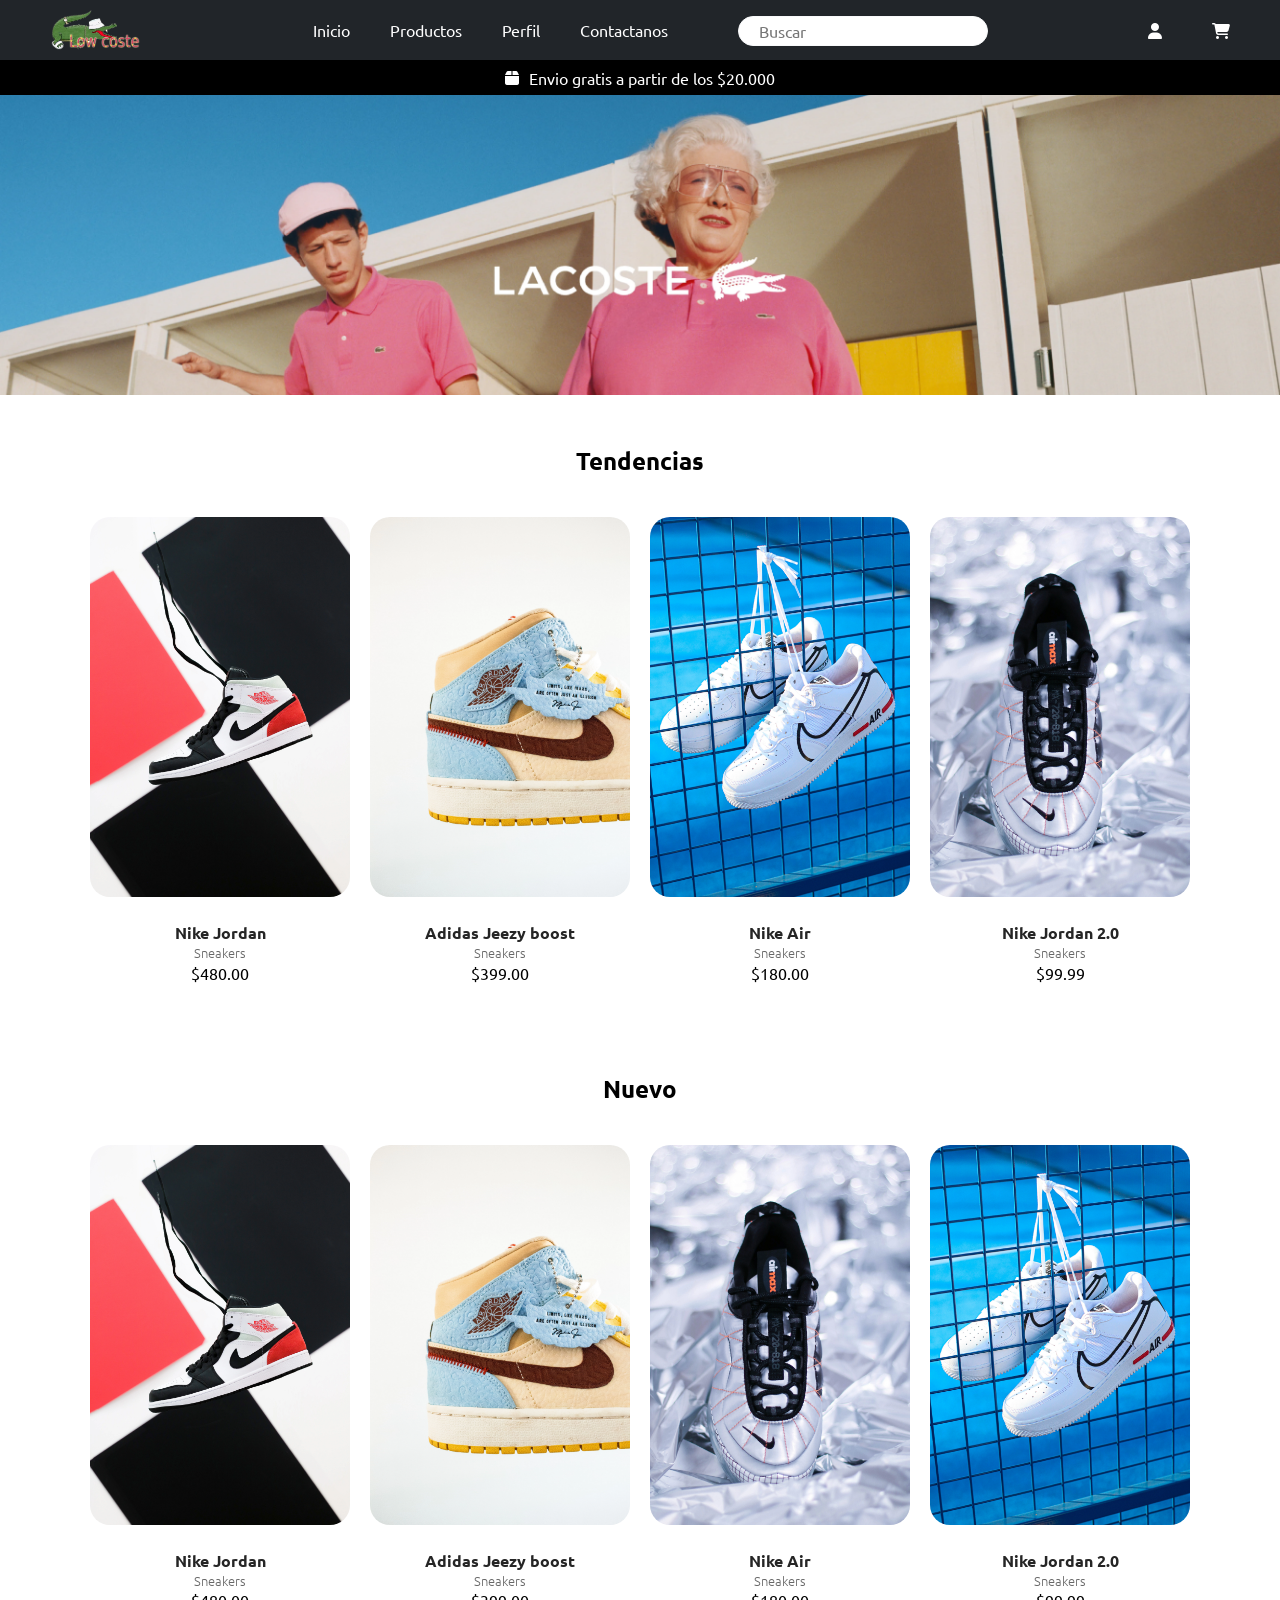
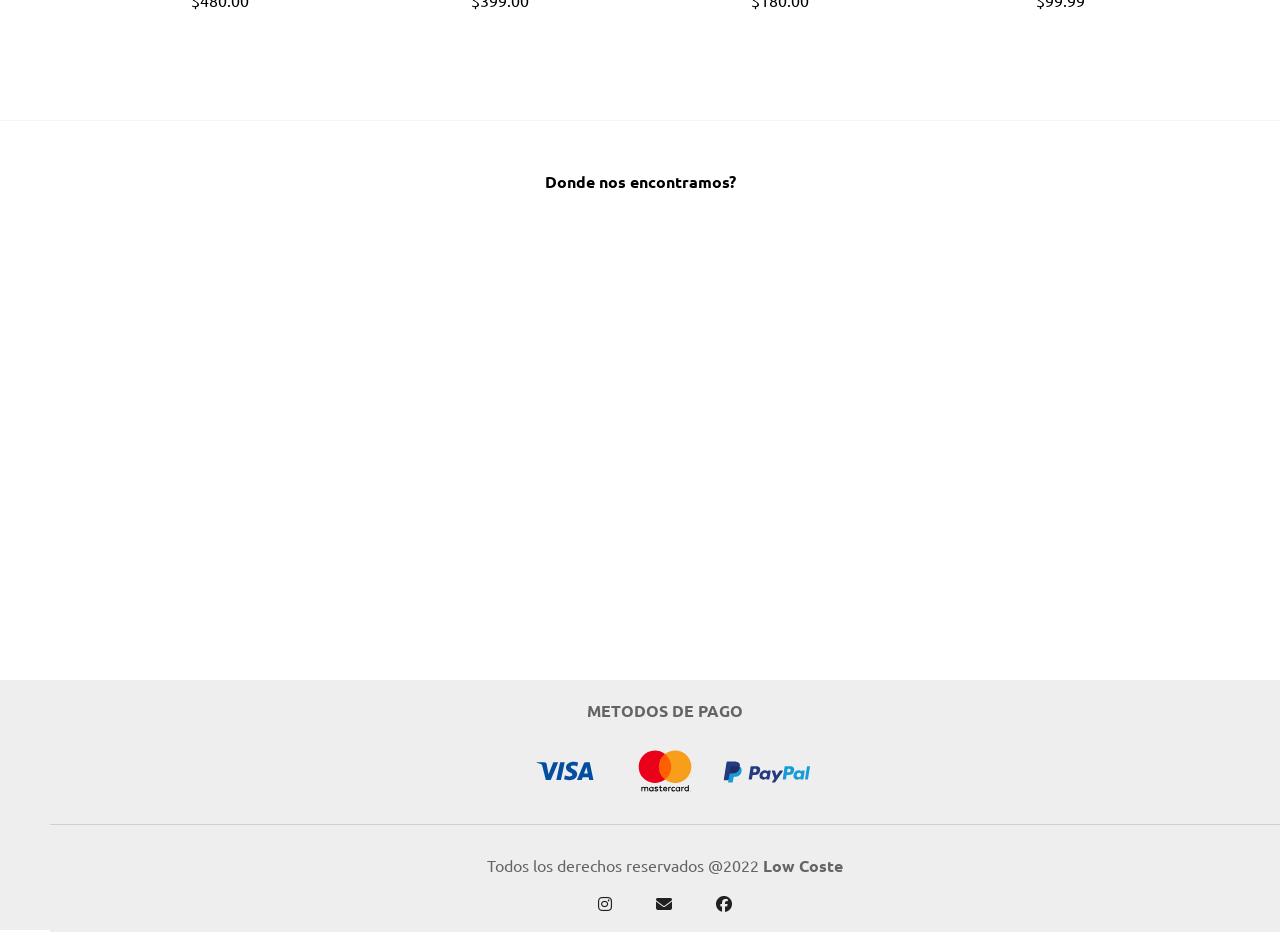
==== commit 88417c7d: "commit 7" ====
--- a/index.html
+++ b/index.html
@@ -53,8 +53,15 @@
         <i class="fa-sharp fa-solid fa-box"></i>
         Envio gratis a partir de los $20.000
     </div>
-    
-    <div class="anuncio"></div>
+
+	<div class="advertising">
+		<ul>
+			<li><img src="./assets/images/lacoste1.webp" alt="lacoste1"></li>
+			<li><img src="./assets/images/lacoste2.avif" alt="lacoste2"></li>
+			<li><img src="./assets/images/lacoste3.webp" alt="la"></li>
+			<li><img src="./assets/images/lacoste4.avif" alt="a"></li>
+		</ul>
+	</div>
 
 	<!-- TENDENCIAS -->
     <section class="container-related-products">
@@ -189,35 +196,21 @@
 	</div>
    
     <footer>   
-        <div class="container-footer"></div>
-        <div class="about">
-            <p>
-                <b>SOBRE LOW COSTE</b><br>
-                Lorem ipsum dolor sit amet consectetur adipis <br>
-                Dolores quae veritatis ducimus molestiae ab a <br>
-                incidunt , reprehenderit accusamus eligendi   <br> 
-                Explicabo est excepturi corporis vitae. 
-            </p>
+        <div class="container-footer">
+			<p><b>METODOS DE PAGO</b></p>
+			<ul> 
+				<li><img src="./assets/images/visa.svg" alt="Visa"></li>
+				<li><img src="./assets/images/mastercard.svg" alt="Mastercard"></li>
+				<li><img src="./assets/images/paypal.svg" alt="Paypal"></li>
+			</ul>
         </div>
-
-        <div class="contact">
-            <b>CONTACTS</b>
-            <p>
-                BY PHONE <br>
-                1-800-452-2678 <br>
-                Lorem ipsum dolor sit amet consectetur              <br>
-                elit. Magni exercitationem iure assumenda sequi     <br>
-                velit consequatur perferendis molestiae ipsam.     <br>                  
-            </p>
-        </div>
-        </div>
+		<div class="footer-icons">
+			<p>Todos los derechos reservados @2022 <b>Low Coste</b></p>
+			<a href="https://www.instagram.com/lacoste/" target="_blank"><i class="fa-brands fa-instagram"></i></a>
+			<a href="https://www.google.com/intl/es-419/gmail/about/" target="_blank"><i class="fa-solid fa-envelope"></i></a>
+			<a href="https://es-la.facebook.com/" target="_blank"><i class="fa-brands fa-facebook"></i></a>
+		</div> 
     </footer>
-    <div class="footer-icons">
-        <p>Todos los derechos reservados @2022 <b>Low Coste</b></p>
-        <a href="https://www.instagram.com/lacoste/" target="_blank"><i class="fa-brands fa-instagram"></i></a>
-        <a href="https://www.google.com/intl/es-419/gmail/about/" target="_blank"><i class="fa-solid fa-envelope"></i></a>
-        <a href="https://es-la.facebook.com/" target="_blank"><i class="fa-brands fa-facebook"></i></a>
-    </div> 
-	
+    
 </body>
 </html>
--- a/css/style.css
+++ b/css/style.css
@@ -10,6 +10,13 @@
   background-color: #212529;
   height: 60px;
   width: 100%; }
+  nav .ul-nav {
+    display: flex;
+    justify-content: center;
+    line-height: 60px; }
+  nav ul li a {
+    color: #fff;
+    padding: 0px 60px; }
 
 .enlace {
   position: absolute;
@@ -17,15 +24,6 @@
 
 .logo {
   height: 40px; }
-
-nav .ul-nav {
-  display: flex;
-  justify-content: center;
-  line-height: 60px; }
-
-nav ul li a {
-  color: #fff;
-  padding: 0px 60px; }
 
 .checkbtn {
   font-size: 30px;
@@ -47,31 +45,29 @@
   display: none;
   position: relative;
   justify-content: center; }
-
-.buscar input {
-  width: 250px;
-  height: 30px;
-  padding: 0 20px;
-  font-size: 1rem;
-  outline: none;
-  border: 1px solid #f8f9fa;
-  border-radius: 30px; }
+  .buscar input {
+    width: 250px;
+    height: 30px;
+    padding: 0 20px;
+    font-size: 1rem;
+    outline: none;
+    border: 1px solid #f8f9fa;
+    border-radius: 30px; }
 
 .buscar2 {
   display: flex;
   justify-content: center;
   padding: 6px 0 0 50px;
   line-height: 25px; }
-
-.buscar2 input {
-  margin-top: 10px;
-  width: 250px;
-  height: 30px;
-  padding: 0 20px;
-  font-size: 1rem;
-  outline: none;
-  border: 1px solid #f8f9fa;
-  border-radius: 30px; }
+  .buscar2 input {
+    margin-top: 10px;
+    width: 250px;
+    height: 30px;
+    padding: 0 20px;
+    font-size: 1rem;
+    outline: none;
+    border: 1px solid #f8f9fa;
+    border-radius: 30px; }
 
 .items {
   display: flex;
@@ -79,10 +75,9 @@
   padding-right: 50px;
   top: 20px;
   right: 0; }
-
-.items a {
-  padding-left: 50px;
-  color: #fff; }
+  .items a {
+    padding-left: 50px;
+    color: #fff; }
 
 #check {
   display: none; }
@@ -139,9 +134,6 @@
     display: flex; } }
 
 @media (max-width: 505px) {
-  /* .buscar input{
-        width: 100px;
-    } */
   .buscar input {
     display: none; }
   .buscar2 {
@@ -160,50 +152,102 @@
   .promocion i {
     padding-right: 10px; }
 
-.anuncio {
-  background-image: url(../assets/images/lacoste1.webp);
-  height: calc(50vh - 50px);
+.advertising {
+  width: 100%;
+  height: 450px;
+  overflow: hidden;
   background-size: cover;
   background-position: center center; }
+  .advertising ul {
+    display: flex;
+    width: 400%;
+    animation: slide 35s infinite alternate linear; }
+    .advertising ul li {
+      list-style: none;
+      width: 100%;
+      height: 100%; }
+      .advertising ul li img {
+        width: 100%;
+        height: 100%; }
+
+@keyframes slide {
+  0% {
+    margin-left: 0%; }
+  20% {
+    margin-left: 0%; }
+  25% {
+    margin-left: -100%; }
+  45% {
+    margin-left: -100%; }
+  50% {
+    margin-left: -200%; }
+  70% {
+    margin-left: -200%; }
+  75% {
+    margin-left: -300%; }
+  100% {
+    margin-left: -300%; } }
 
 .backvideo {
   width: 100%;
   height: calc(50vh - 50px);
   object-fit: cover; }
 
+@media (max-width: 1600px) {
+  .advertising {
+    height: 400px; } }
+
+@media (max-width: 1400px) {
+  .advertising {
+    height: 300px; } }
+
+@media (max-width: 1020px) {
+  .advertising {
+    height: 250px; } }
+
+@media (max-width: 820px) {
+  .advertising {
+    height: 200px; } }
+
+@media (max-width: 620px) {
+  .advertising {
+    height: 150px; } }
+
+@media (max-width: 490px) {
+  .advertising {
+    height: 100px; } }
+
 .container-related-products h2 {
   text-align: center;
   margin-bottom: 30px;
   padding-top: 50px; }
 
-.container-related-products .card-list-products {
-  display: flex;
-  flex-wrap: wrap;
-  justify-content: center; }
-  .container-related-products .card-list-products .card-img {
-    margin-bottom: 15px;
-    padding: 10px; }
-    .container-related-products .card-list-products .card-img img {
-      height: 400px;
-      /* width: 250px; */
-      object-fit: cover;
-      border-radius: 20px; }
-      .container-related-products .card-list-products .card-img img:hover {
-        transform: scale(1.1);
-        transition: 0.2s; }
-  .container-related-products .card-list-products .text-product {
-    color: #252525;
-    font-weight: 300;
-    line-height: 1.4;
-    text-align: center; }
-    .container-related-products .card-list-products .text-product h3 {
-      font-size: 1rem; }
-    .container-related-products .card-list-products .text-product p {
-      color: #666;
-      font-size: 13px; }
-  .container-related-products .card-list-products .price {
-    text-align: center;
-    margin-bottom: 40px; }
+.container-related-products .card-list-products .card-img {
+  margin-bottom: 15px;
+  padding: 10px;
+  height: 400px;
+  width: 280px; }
+  .container-related-products .card-list-products .card-img img {
+    height: 100%;
+    width: 100%;
+    border-radius: 20px; }
+    .container-related-products .card-list-products .card-img img:hover {
+      transform: scale(1.1);
+      transition: 0.2s; }
+
+.container-related-products .card-list-products .text-product {
+  font-weight: 300;
+  line-height: 1.4;
+  text-align: center; }
+  .container-related-products .card-list-products .text-product h3 {
+    font-size: 1rem; }
+  .container-related-products .card-list-products .text-product p {
+    color: #666;
+    font-size: 13px; }
+
+.container-related-products .card-list-products .price {
+  text-align: center;
+  margin-bottom: 40px; }
 
 .maps {
   margin-bottom: 20px; }
@@ -218,6 +262,10 @@
 @media (max-width: 1250px) {
   .card-img img {
     height: 300px; } }
+
+@media (max-width: 1150px) {
+  .card-list-products {
+    margin: 0 180px 0 180px; } }
 
 @media (max-width: 1000px) {
   .card-img img {
@@ -230,17 +278,21 @@
   .price {
     font-size: 13px; } }
 
+@media (max-width: 930px) {
+  .card-list-products {
+    margin: 0 100px 0 100px; } }
+
+@media (max-width: 880px) {
+  .card-list-products {
+    margin: 0 50px 0 50px; } }
+
 @media (max-width: 850px) {
-  .card-img img {
+  .card-img {
     height: 200px; } }
 
-@media (max-width: 622px) {
+@media (max-width: 690px) {
   .card-list-products {
-    margin: 0 80px 0 80px; } }
-
-@media (max-width: 500px) {
-  .card-list-products {
-    margin: 0 20px 0 20px; } }
+    margin: 0px; } }
 
 /*TENDENCIAS-NUEVO*/
 /*MAPS*/
@@ -264,44 +316,33 @@
 /*MAPS*/
 footer {
   background-color: #eee;
-  height: 170px;
-  display: flex;
-  justify-content: center;
+  width: 100%;
+  height: 250px;
   padding: 20px 0 10px 50px;
   color: #646464; }
-  footer .about {
-    padding-right: 50px; }
-
-.footer-icons {
-  height: 110px;
-  text-align: center;
-  background-color: #eee;
-  color: #646464;
-  border-top: 1px solid #cfcfcf;
-  padding-top: 30px; }
-  .footer-icons i {
-    padding: 20px; }
-  .footer-icons a {
-    text-decoration: none;
-    color: #212121; }
-
-/*FOOTER*/
-@media (max-width: 835px) {
-  footer p {
-    font-size: 13px; }
-  .footer-icons {
-    font-size: 13px; } }
-
-@media (max-width: 670px) {
-  footer {
-    margin-top: 20px;
-    height: 300px;
-    padding: 50px 0px 300px 50px; } }
-
-/*FOOTER*/
+  footer .container-footer p {
+    text-align: center; }
+  footer .container-footer ul {
+    display: flex;
+    justify-content: center; }
+    footer .container-footer ul li {
+      width: 100px; }
+      footer .container-footer ul li img {
+        width: 100%; }
+  footer .footer-icons {
+    text-align: center;
+    background-color: #eee;
+    border-top: 1px solid #cfcfcf;
+    padding-top: 30px; }
+    footer .footer-icons i {
+      padding: 20px; }
+    footer .footer-icons a {
+      text-decoration: none;
+      color: #212121; }
+
 .container-perfil {
   display: grid;
-  height: 100vh;
+  height: 50vh;
   width: 100%;
   margin-bottom: 80px;
   justify-items: center;
@@ -309,151 +350,121 @@
   grid-template-columns: 1fr 1fr;
   grid-template-rows: 1fr;
   grid-template-areas: "login register"; }
-  .container-perfil .container-login, .container-perfil .container-register {
-    width: 550px;
-    height: 400px;
-    background-color: #fff;
-    padding: 10px;
-    border-radius: 3px;
-    box-shadow: 0px 1px 10px 2px rgba(0, 0, 0, 0.33); }
-    .container-perfil .container-login .container-login, .container-perfil .container-register .container-login {
-      grid-area: login; }
-    .container-perfil .container-login .container-register, .container-perfil .container-register .container-register {
-      grid-area: register; }
-    .container-perfil .container-login .account-register, .container-perfil .container-login .account-login, .container-perfil .container-register .account-register, .container-perfil .container-register .account-login {
-      width: 100%;
-      margin-top: 10px;
-      text-align: center; }
-  .container-perfil .account-header {
-    color: #00415d;
-    margin: 5px 5px 10px 5px;
-    padding-bottom: 10px;
-    border-bottom: 1px solid #eee;
-    text-align: center;
-    height: 35px; }
-    .container-perfil .account-header h3 {
-      text-decoration: none;
-      color: #666;
-      font-weight: bold;
-      font-size: 1rem; }
-  .container-perfil .login {
-    width: 100%;
-    height: 60px;
-    padding: 10px 10px;
-    border-bottom: 1px solid #eee;
-    text-align: center; }
-    .container-perfil .login a {
+  .container-perfil .container-login {
+    grid-area: login; }
+  .container-perfil .container-register {
+    grid-area: register; }
+  .container-perfil .login-header {
+    border-bottom: 1px solid rgba(202, 202, 202, 0.5); }
+    .container-perfil .login-header h3 {
+      color: #5a5a5a;
+      font-size: 1.5rem;
+      margin: 10px; }
+  .container-perfil .botones {
+    padding: 15px;
+    border-bottom: 1px solid rgba(202, 202, 202, 0.5); }
+    .container-perfil .botones a {
       text-decoration: none;
       color: #fff;
-      border: 1px solid rgba(0, 0, 0, 0.05);
-      padding: 12px;
-      border-radius: 2px;
-      font-size: 12px;
-      text-transform: uppercase;
-      margin: 0 10px;
-      text-align: center; }
-      .container-perfil .login a:first-child {
-        background-color: #49639F; }
-      .container-perfil .login a:last-child {
-        background-color: #DF4A32; }
-      .container-perfil .login a i {
-        width: 20px;
-        top: 2px; }
-  .container-perfil .form-group {
-    width: 100%;
+      padding: 10px;
+      font-size: 11px;
+      text-transform: uppercase; }
+    .container-perfil .botones .boton1 {
+      background-color: #4165b9; }
+    .container-perfil .botones .boton2 {
+      background-color: #e44830; }
+    .container-perfil .botones button {
+      padding: 10px;
+      border-radius: 3px;
+      border: 1px solid rgba(0, 0, 0, 0.1); }
+    .container-perfil .botones i {
+      margin-right: 5px; }
+  .container-perfil .form-login {
+    margin: 20px; }
+  .container-perfil form input {
+    width: 50%;
+    height: 40px;
+    outline: none;
+    border: 1px solid #ddd;
+    padding: 0 10px;
+    border-radius: 3px;
     margin-bottom: 10px; }
-    .container-perfil .form-group input[type="email"],
-    .container-perfil .form-group input[type="password"] {
-      width: 50%;
-      height: 45px;
-      outline: none;
-      border: 1px solid #ddd;
-      padding: 0 10px;
-      border-radius: 2px;
-      color: #333;
-      font-size: 0.8rem; }
-    .container-perfil .form-group input:focus {
-      border-color: #358efb; }
-    .container-perfil .form-group button {
-      width: 50%;
-      background-color: #1CB94E;
-      border: none;
-      outline: none;
-      color: #fff;
-      font-size: 14px;
-      font-weight: normal;
-      padding: 14px 0;
-      border-radius: 2px;
-      text-transform: uppercase;
-      cursor: pointer; }
-  .container-perfil .forgot-password {
+  .container-perfil form input:focus {
+    border-color: #72b0fc; }
+  .container-perfil form button {
+    font-size: 13px;
+    padding: 11px 0;
+    border-radius: 2px;
+    text-transform: uppercase;
     width: 50%;
-    text-decoration: underline;
-    color: #888;
-    font-size: 0.8rem; }
+    border: none;
+    outline: none;
+    color: #fff;
+    background-color: #22ca57;
+    cursor: pointer; }
+  .container-perfil .form-input {
+    color: #706f6f;
+    padding-top: 10px;
+    font-size: 0.8rem;
+    text-decoration: underline; }
+
+.container-login, .container-register {
+  text-align: center;
+  width: 500px;
+  height: 400px;
+  background-color: #fff;
+  padding: 10px;
+  border-radius: 3px;
+  box-shadow: 0px 1px 10px 2px rgba(0, 0, 0, 0.4); }
 
 /*PERFIL-PAGINA-3*/
 @media (max-width: 1550px) {
   .container-perfil {
-    height: 80vh;
+    height: 1100px;
     grid-template-columns: 1fr;
     grid-template-rows: 1fr 1fr;
     grid-template-areas: "login"  "register"; } }
 
-.container-login {
-  margin-bottom: 10px; }
-
-@media (max-width: 750px) {
-  .container-perfil {
-    padding: 20px 0px 0px 0px; }
+@media (max-width: 800px) {
   .container-login, .container-register {
-    width: 500px;
-    height: 400px; }
-  .login {
-    display: flex;
-    flex-direction: column;
-    justify-content: center;
-    align-content: center;
-    margin: auto;
-    width: 300px;
-    height: 100px;
-    padding: 10px 20px; }
-  .login a i {
-    top: 1px; }
-  .login a {
-    margin: 2px; } }
-
-@media (max-width: 540px) {
+    width: 400px;
+    height: 500px; }
+    .container-login .botones button, .container-register .botones button {
+      margin: 10px;
+      width: 70%; }
+    .container-login .form input, .container-register .form input {
+      width: 70%; } }
+
+@media (max-width: 550px) {
   .container-login, .container-register {
-    width: 400px; } }
-
-@media (max-width: 425px) {
-  .container-login, .container-register {
-    width: 300px; } }
+    width: 300px; }
+    .container-login .botones button, .container-register .botones button {
+      width: 90%; }
+    .container-login .form input, .container-register .form input {
+      width: 90%; } }
 
 /*PERFIL-PAGINA-3*/
 .container-contactanos {
   margin: 20px auto;
-  height: 500px;
+  height: 480px;
   width: 400px;
   background-color: #fff;
   border-radius: 3px;
-  box-shadow: 0px 2px 3px 0px rgba(0, 0, 0, 0.33); }
+  box-shadow: 0px 2px 3px 5px rgba(0, 0, 0, 0.2); }
   .container-contactanos .contactanos-header {
     text-align: center;
     color: #363636;
     padding: 10px;
     border-bottom: 1px solid #eee;
     text-align: center;
-    font-weight: bold;
-    height: 45px; }
+    height: 40px; }
   .container-contactanos .contactanos-form div {
     width: 100%;
-    padding: 10px;
+    padding: 8px;
     text-align: center; }
   .container-contactanos .contactanos-form input {
-    width: 70%;
+    width: 80%;
     height: 30px;
     outline: none;
     border: 1px solid #ddd;
@@ -464,7 +475,7 @@
     .container-contactanos .contactanos-form input:focus {
       border-color: #358efb; }
   .container-contactanos .contactanos-form button {
-    background-color: #1CB94E;
+    background-color: #22ca57;
     width: 60%;
     height: 50px;
     border-radius: 3px;
@@ -484,4 +495,16 @@
     border-radius: 3px;
     resize: none; }
     .container-contactanos .contactanos-form #mensaje:focus {
-      border-color: #358efb; }
+      border-color: #3d92fa; }
+
+@media (max-width: 450px) {
+  .container-contactanos {
+    width: 300px; } }
+
+.text-product {
+  color: #252525; }
+
+.card-list-products {
+  display: flex;
+  flex-wrap: wrap;
+  justify-content: center; }
